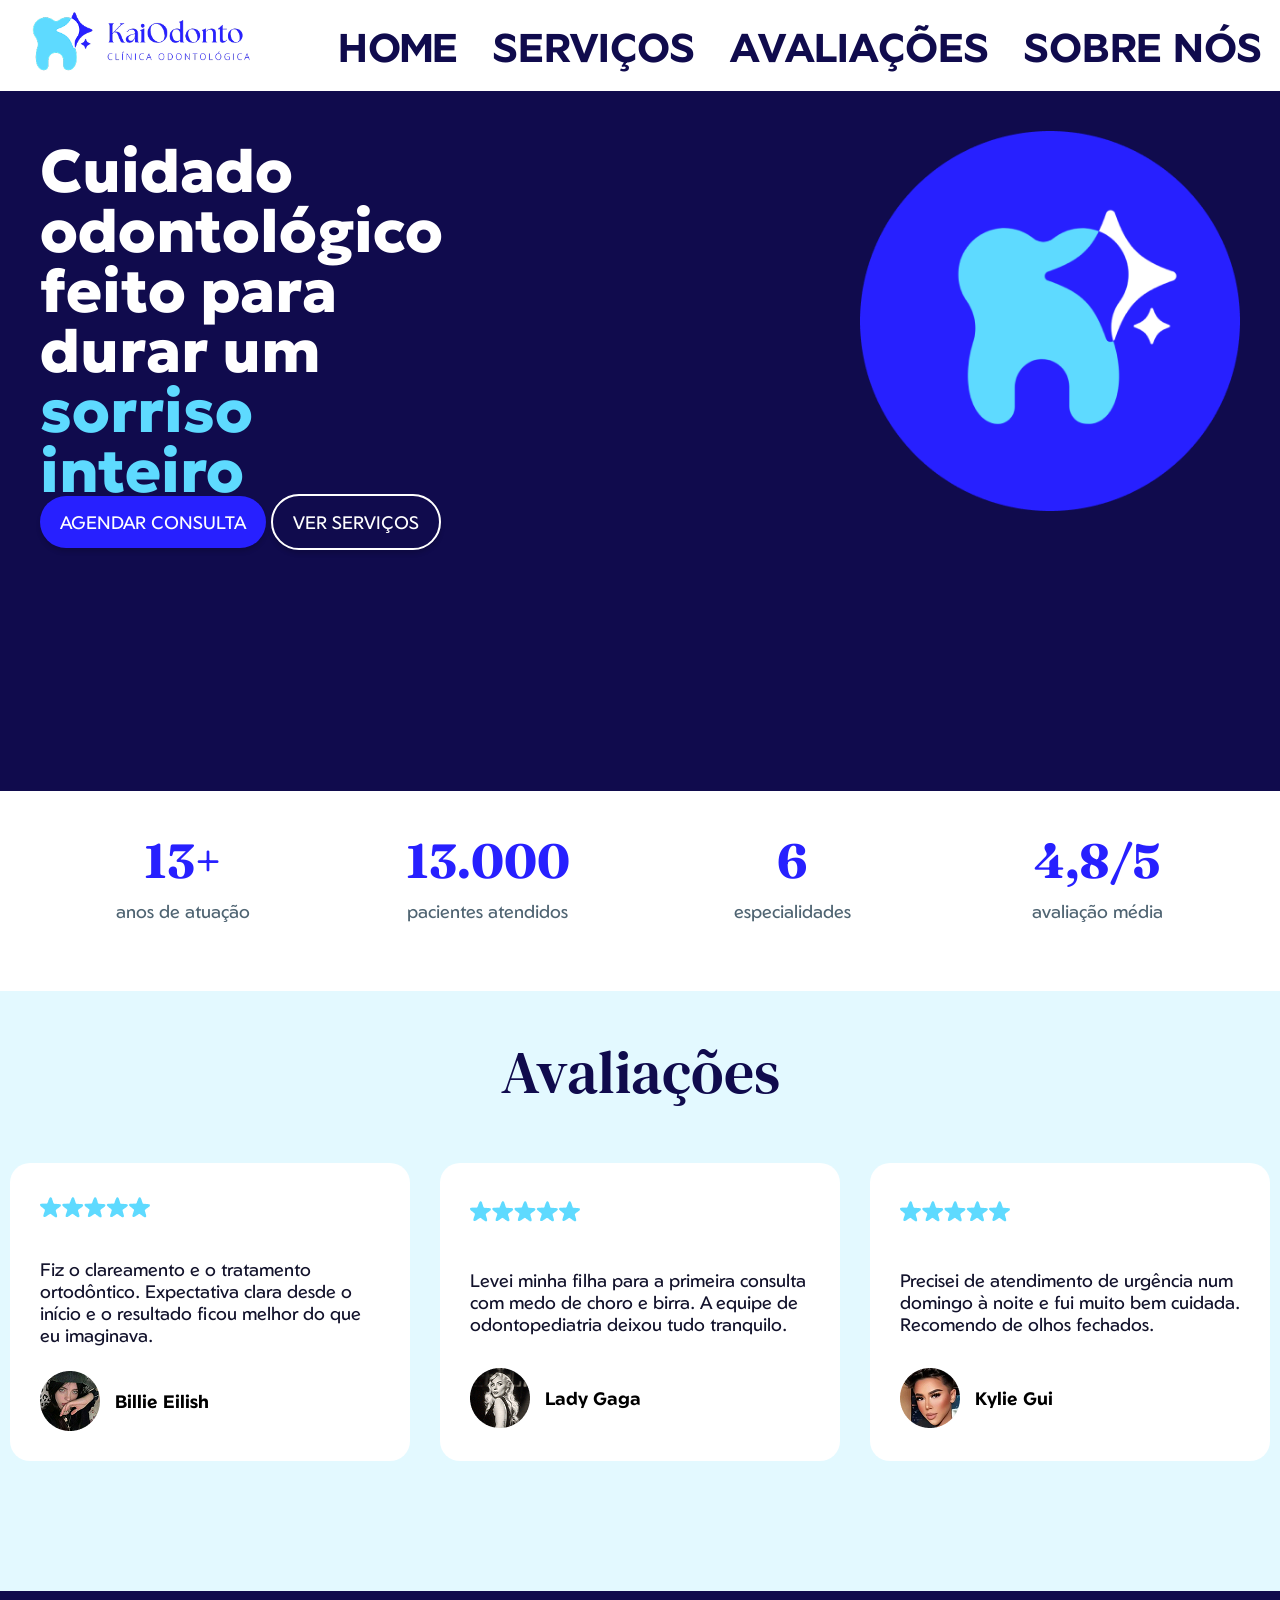
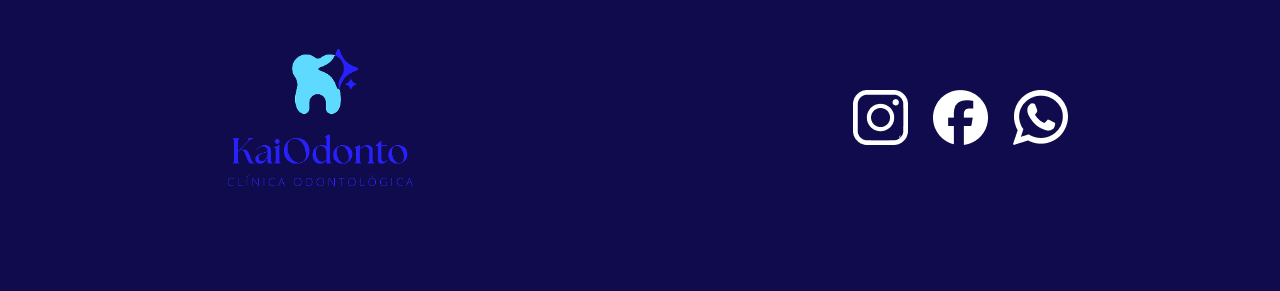
==== index.html @ 25fa9652 "inicio" ====
<!DOCTYPE html>
<html lang="pt-br">
<head>
    <meta charset="UTF-8">
    <title>KaiOdonto - A melhor Clínica Odontológica da Bahia</title>
    <link rel="stylesheet" href="estilo.css">
    <link rel="preconnect" href="https://fonts.googleapis.com">
    <link rel="preconnect" href="https://fonts.gstatic.com" crossorigin>
    <link href="https://fonts.googleapis.com/css2?family=DM+Serif+Text:ital@0;1&family=Fraunces:ital,opsz,wght@0,9..144,100..900;1,9..144,100..900&family=Geologica:wght,CRSV@100..900,0&family=Geom:ital,wght@0,300..900;1,300..900&family=Zalando+Sans+SemiExpanded:ital,wght@0,200..900;1,200..900&display=swap" rel="stylesheet">
</head>
<body>
    <header id="topo">
        <div class="container grid-topo">
            <h1><a href="index.html"><img src="imagens/logo1.png" alt="Logo" id="logo1"></a></h1>
            <nav id="menu-topo">
                <ul>
                    <li><a href="index.html">HOME</a></li>
                    <li><a href="servicos.html">SERVIÇOS</a></li>
                    <li><a href="index.html#avaliacoes">AVALIAÇÕES</a></li>
                    <li><a href="sobre.html">SOBRE NÓS</a></li>
                </ul>
            </nav>
        </div>
    </header>


    <main id="conteudo">
        <section id="chamado">
            <div class="container grid-chamado">
                <h2>Cuidado odontológico feito para durar um <span id="txt-azul">sorriso inteiro</span></h2>
                <img src="imagens/circulo.png" alt="Círculo com a Logo" id="circulo">
            <div class="botoes">
                <a href="" class="bt-azul-f">AGENDAR CONSULTA</a>
                <a href="servicos.html" class="bt-branco-t">VER SERVIÇOS</a>
            </div>
            </div>
        </section>

        <section id="info">
            <div class="container">
                <article class="infos">
                <h3>13+</h3>
                <h4>anos de atuação</h4>
                </article>
                <article class="infos">
                <h3>13.000</h3>
                <h4>pacientes atendidos</h4>
                </article>
                <article class="infos">
                <h3>6</h3>
                <h4>especialidades</h4>
                </article>
                <article class="infos">
                <h3>4,8/5</h3>
                <h4>avaliação média</h4>
                </article>
            </div>
        </section>

        <section id="avaliacoes">
            <div class="container">
                <h3>Avaliações</h3>
                <article class="avaliacoes">
                    <img src="imagens/5-estrelas.png" alt="Avaliação 5 Estrelas">
                    <p>Fiz o clareamento e o tratamento ortodôntico. Expectativa clara desde o início e o resultado ficou melhor do que eu imaginava.</p>
                    <div class="cliente-info">
                        <img src="imagens/cliente1.png" alt="">
                        <h5>Billie Eilish</h5>
                    </div>
                </article>
                <article class="avaliacoes">
                    <img src="imagens/5-estrelas.png" alt="Avaliação 5 Estrelas">
                    <p>Levei minha filha para a primeira consulta com medo de choro e birra. A equipe de odontopediatria deixou tudo tranquilo.</p>
                    <div class="cliente-info">
                        <img src="imagens/cliente2.png" alt="">
                        <h5>Lady Gaga</h5>
                    </div>
                </article>
                <article class="avaliacoes">
                    <img src="imagens/5-estrelas.png" alt="Avaliação 5 Estrelas">
                    <p>Precisei de atendimento de urgência num domingo à noite e fui muito bem cuidada. Recomendo de olhos fechados.</p>
                    <div class="cliente-info">
                        <img src="imagens/cliente3.png" alt="">
                        <h5>Kylie Gui</h5>
                    </div>
                </article>
            </div>
        </section>
    </main>

    <footer id="rodape">
        <div class="container">
            <h1><a href="index.html"><img src="imagens/logo2.png" alt="Logo"></a></h1>
            <div id="redes">
                <a href=""><img src="imagens/insta.png" alt="Instagram da Clínica" id="insta"></a>
                <a href=""><img src="imagens/face.png" alt="Facebook da Clínica" id="face"></a>
                <a href=""><img src="imagens/zap.png" alt="Whatsapp da Clínica" id="zap"></a>
            </div>
        </div>
    </footer>
</body>
</html>
---- estilo.css ----
*{
    margin:0;
    padding:0;
    box-sizing: border-box;
}

:root{
    --azul-profundo: #100b4d;
    --azul-medio: #1b14b8;
    --azul-forte: #2720ff;
    --azul-claro: #5edaff;
    --azul-bebe: #e3f9ff;
    --clarinho: #ecebff;
    --tinta: #12122b;
    --cinza: #4f6472;
    --branco: #ffffff;

    --dm-serif: "DM Serif Text", serif;
    --geologica: "Geologica", sans-serif;
    --zalando: "Zalando Sans SemiExpanded", sans-serif;
    --fraunces: "Fraunces", serif;
    --geom: "Geom", sans-serif;
}

body{
    font-family: var(--geom);
    font-size: 18px;
    color: var(--tinta);
}

.container{
    max-width:1440px;
    margin:0 auto;
}

#topo{
    background-color: var(--branco);
}
.grid-topo{
    display: grid;
    grid-template-columns: 1fr 1fr 2fr;
    align-items: center;
}
#logo1{
    width:300px;
}
#menu-topo{
    grid-column:2/4;
}
#menu-topo > ul{
    display:flex;
    list-style:none;
    justify-content: space-around;
    align-items: center;
}
#menu-topo a{
    font-size:40px;
    font-weight: 700;
    font-family: var(--geom);
    color: var(--azul-profundo);
    text-decoration:none;
    padding-bottom:5px;
}
#menu-topo a:hover{
    color:var(--azul-medio);
    border-bottom: 2px solid var(--azul-medio);
}

#chamado{
    min-height:700px;
    padding: 40px;
    background-color: var(--azul-profundo);
    justify-content: center;
}
.grid-chamado{
    display:grid;
    grid-template-columns: 1fr 1fr;
    align-items:center;
    justify-content:center;
}
#chamado h2{
    font-family: var(--geologica);
    font-size: 60px;
    font-weight: 800;
    color:var(--branco);
    line-height: 100%;
}
#txt-azul{
    color:var(--azul-claro);
}
#circulo{
    width:380px;
    grid-column: 3/4;
}

.botoes{
    gap: 25px;
}
.bt-azul-f{
    background-color: var(--azul-forte);
    color:var(--branco);
    height: 55px;
    max-width: 200px;
    text-align: center;
    font-size:18px;
    border-radius:30px;
    box-shadow: 0px 4px 4px #00000025;
    text-decoration: none;
    padding:15px 20px;
}
.bt-azul-f:hover{
        background-color: var(--azul-claro);
        color: var(--tinta);
    }
.bt-branco-t{
    border: 2px solid var(--branco);
    color:var(--branco);
    height: 55px;
    max-width: 200px;
    text-align: center;
    font-size:18px;
    border-radius:30px;
    box-shadow: 0px 4px 4px #00000025;
    text-decoration: none;
    padding:15px 20px;
}
.bt-branco-t:hover{
        background-color: var(--branco);
        color: var(--tinta);
    }
.bt-azul-m{
    background-color: var(--azul-medio);
    color:var(--branco);
    height: 55px;
    max-width: 200px;
    text-align: center;
    font-size:18px;
    border-radius:30px;
    box-shadow: 0px 4px 4px #00000025;
    text-decoration: none;
    padding:15px 20px;
}
.bt-azul-m:hover{
        background-color: var(--clarinho);
        color: var(--tinta);
    }
.bt-azul-t{
    border: 2px solid var(--azul-medio);
    color: var(--azul-medio);
    height: 55px;
    max-width: 200px;
    text-align: center;
    font-size:18px;
    border-radius:30px;
    box-shadow: 0px 4px 4px #00000025;
    text-decoration: none;
    padding:15px 20px;
}
.bt-azul-t:hover{
        background-color: var(--azul-medio);
        color: var(--branco);
    }

#info{
    min-height: 200px;
    background-color: var(--branco);
    padding: 20px 10px;
}
#info .container{
    display:grid;
    grid-template-columns: repeat(4,1fr);
    margin:20px;
}
.infos{
    display:flex;
    flex-direction: column;
    justify-content:space-around;
    align-items: center;
}
.infos h3{
    font-family: var(--fraunces);
    font-size: 48px;
    font-weight: 700;
    color:var(--azul-forte);
}
.infos h4{
    font-size:18px;
    font-weight: 400;
    color:var(--cinza);
    margin:10px;
}

#especialidades{
    min-height:1000px;
    background-color: var(--clarinho);
    padding:20px 10px;
}
#especialidades .container{
    display:grid;
    grid-template-columns: repeat(3,1fr);
    gap:30px;
}
#especialidades h3{
    font-family:var(--dm-serif);
    font-size: 60px;
    font-weight: 400;
    color: var(--azul-profundo);
    text-align:center;
    margin:20px 0;
    grid-column:1/4;
}
.especialidades{
    display:grid;
    grid-template-columns: 1fr;
    grid-template-rows: 80px 130px auto;
    justify-items: center;
    align-items: center;
    gap:10px;
    background-color: var(--branco);
    border-radius:20px;
    padding:25px;
}
.especialidades h4{
    display:flex;
    justify-content:center;
    align-items:center;
    width:105%;
    height:80px;
    font-family: var(--zalando);
    font-size:40px;
    font-weight: 500;
    color:var(--branco);
    background-color: var(--azul-forte);
    border-radius:20px;
}
.especialidades p{
    text-align:center;
    color:var(--tinta);
}

#avaliacoes{
    min-height:600px;
    background-color: var(--azul-bebe);
    padding:20px 10px;
}
#avaliacoes .container{
    display:grid;
    grid-template-columns: repeat(3,1fr);
    gap:30px;
}
#avaliacoes h3{
    font-family:var(--dm-serif);
    font-size: 60px;
    font-weight: 400;
    color: var(--azul-profundo);
    text-align:center;
    margin:20px 0;
    grid-column:1/4;
}
.avaliacoes{
    display:grid;
    grid-template-columns: 1fr;
    grid-template-rows: auto;
    justify-items: left;
    align-items: center;
    gap:10px;
    background-color: var(--branco);
    border-radius:20px;
    padding:30px;
}
.estrelas{
    width:150px;
    padding: 0px;
}
.avaliacoes p{
    color:var(--tinta);
    text-align:left;
}
.foto-cliente{
    width:70px;
    height:70px;
}
.avaliacoes h5{
    font-size:18px;
    font-weight: 700;
    color: black;
}
.cliente-info {
    display: flex;
    align-items: center;
    gap: 15px;
    margin-top: 15px;
}

#sobre{
    min-height:600px;
    background-color:var(--branco);
    padding:40px 10px;
}
#sobre .container{
    width: 100%;
    display:grid;
    grid-template-columns: 1fr 1fr;
    align-items: center;
    justify-items: center;
    gap:40px;
}
.conteudo-sobre{
    display:flex;
    flex-direction:column;
    gap:20px;
}
#sobre h3{
    font-family:var(--dm-serif);
    font-size: 60px;
    font-weight: 400;
    color: var(--azul-profundo);
    margin:0;
}
#sobre p{
    font-size:18px;
    color:var(--cinza);
    line-height:150%;
    width:100%;
}
#sobre h5{
    font-size:18px;
    font-weight: 700;
    color:var(--tinta);
}
#sobre img{
    width:100%;
    max-width:550px;
    height:auto;
    margin-top: 50px;
}

#clinica{
    min-height:540px;
    background-color:var(--clarinho);
    padding:40px 10px;
}
#clinica .container{
    display:grid;
    grid-template-columns: 1fr 1fr;
    align-items: center;
    justify-items: center;
    gap:40px;
}
#clinica h3{
    font-family:var(--dm-serif);
    font-size: 60px;
    font-weight: 400;
    color: var(--azul-forte);
    margin:0;
}
#clinica p{
    font-size:18px;
    color:var(--cinza);
    line-height:150%;
    width:100%;
}
#clinica img{
    width:100%;
    max-width:550px;
    height:auto;
    margin-top: 20px;
}

#rodape{
    background-color: var(--azul-profundo);
    min-height: 300px;
}
#rodape .container{
    display:grid;
    grid-template-columns: 1fr 1fr;
    align-items: center;
    justify-items: center;
    height:250px;
}
#rodape h1 img{
    width:260px;
}
#redes a{
    display:inline;
    margin: 10px;
}
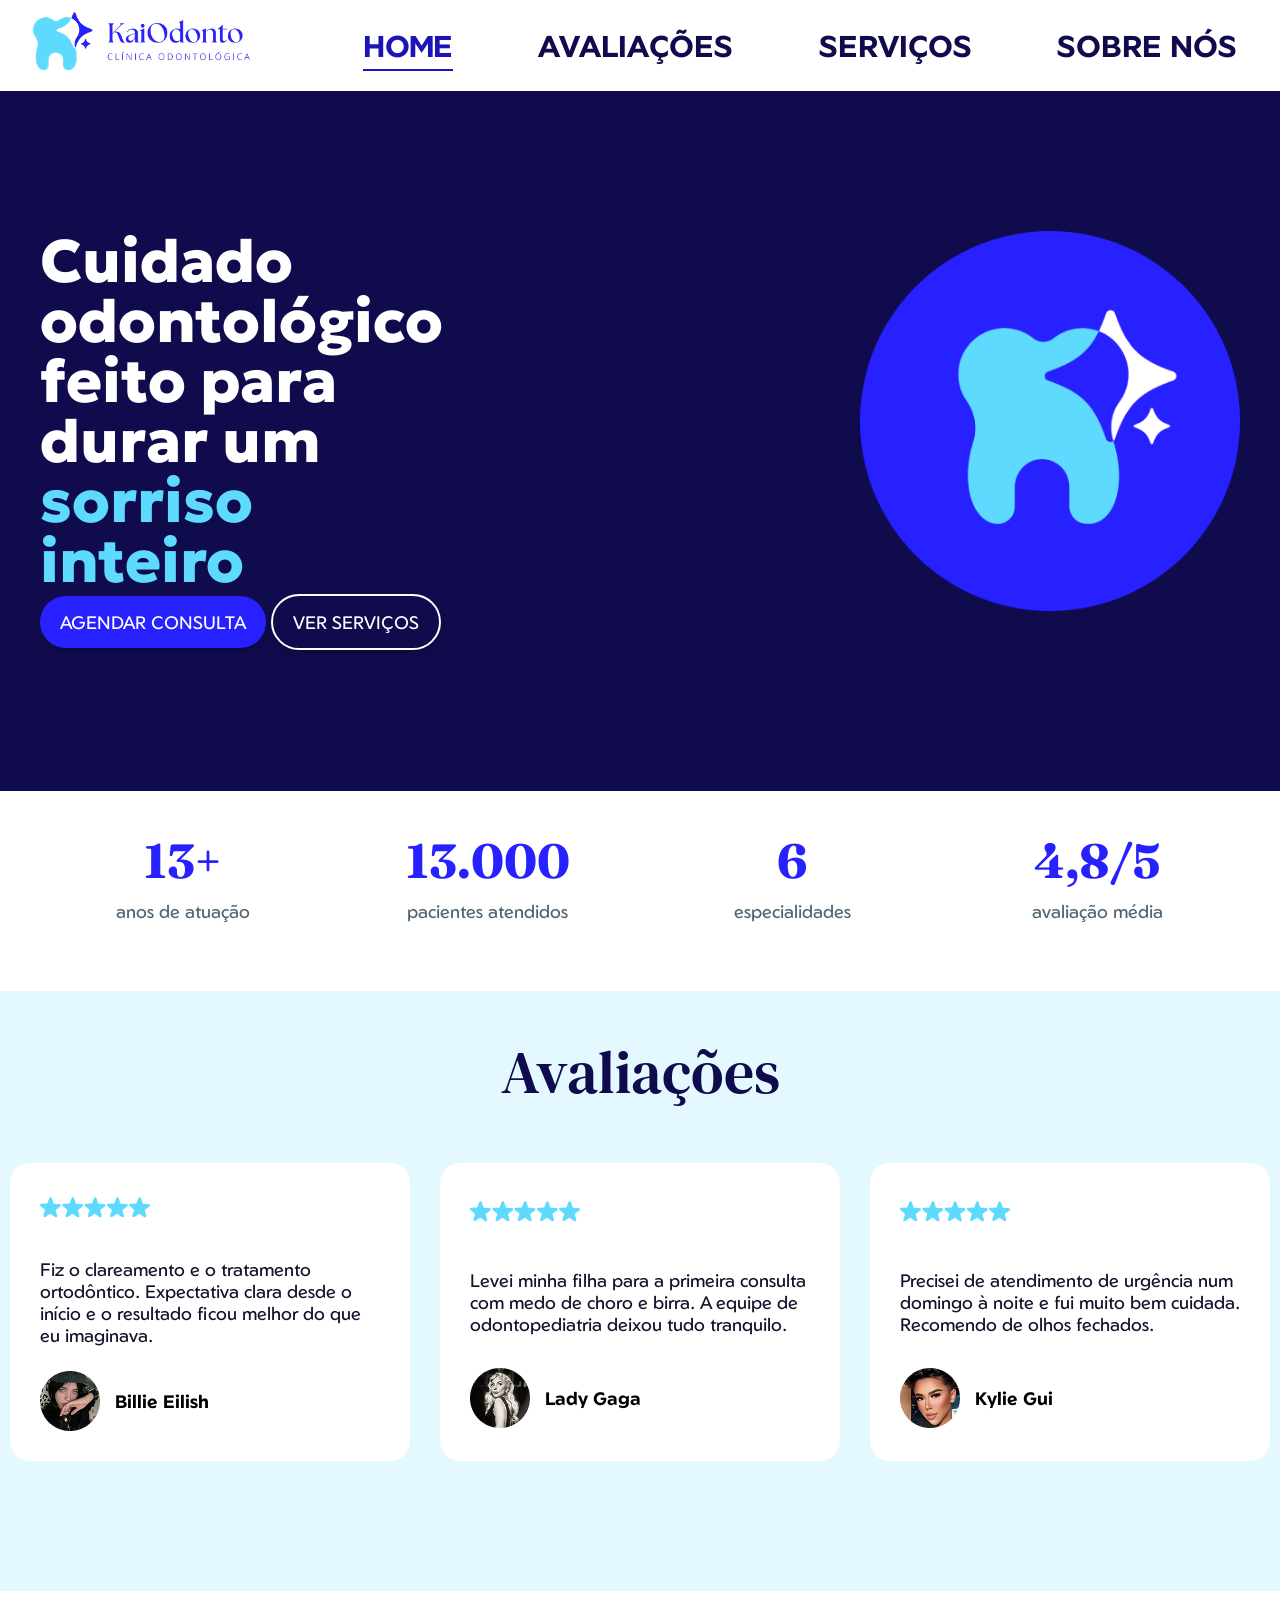
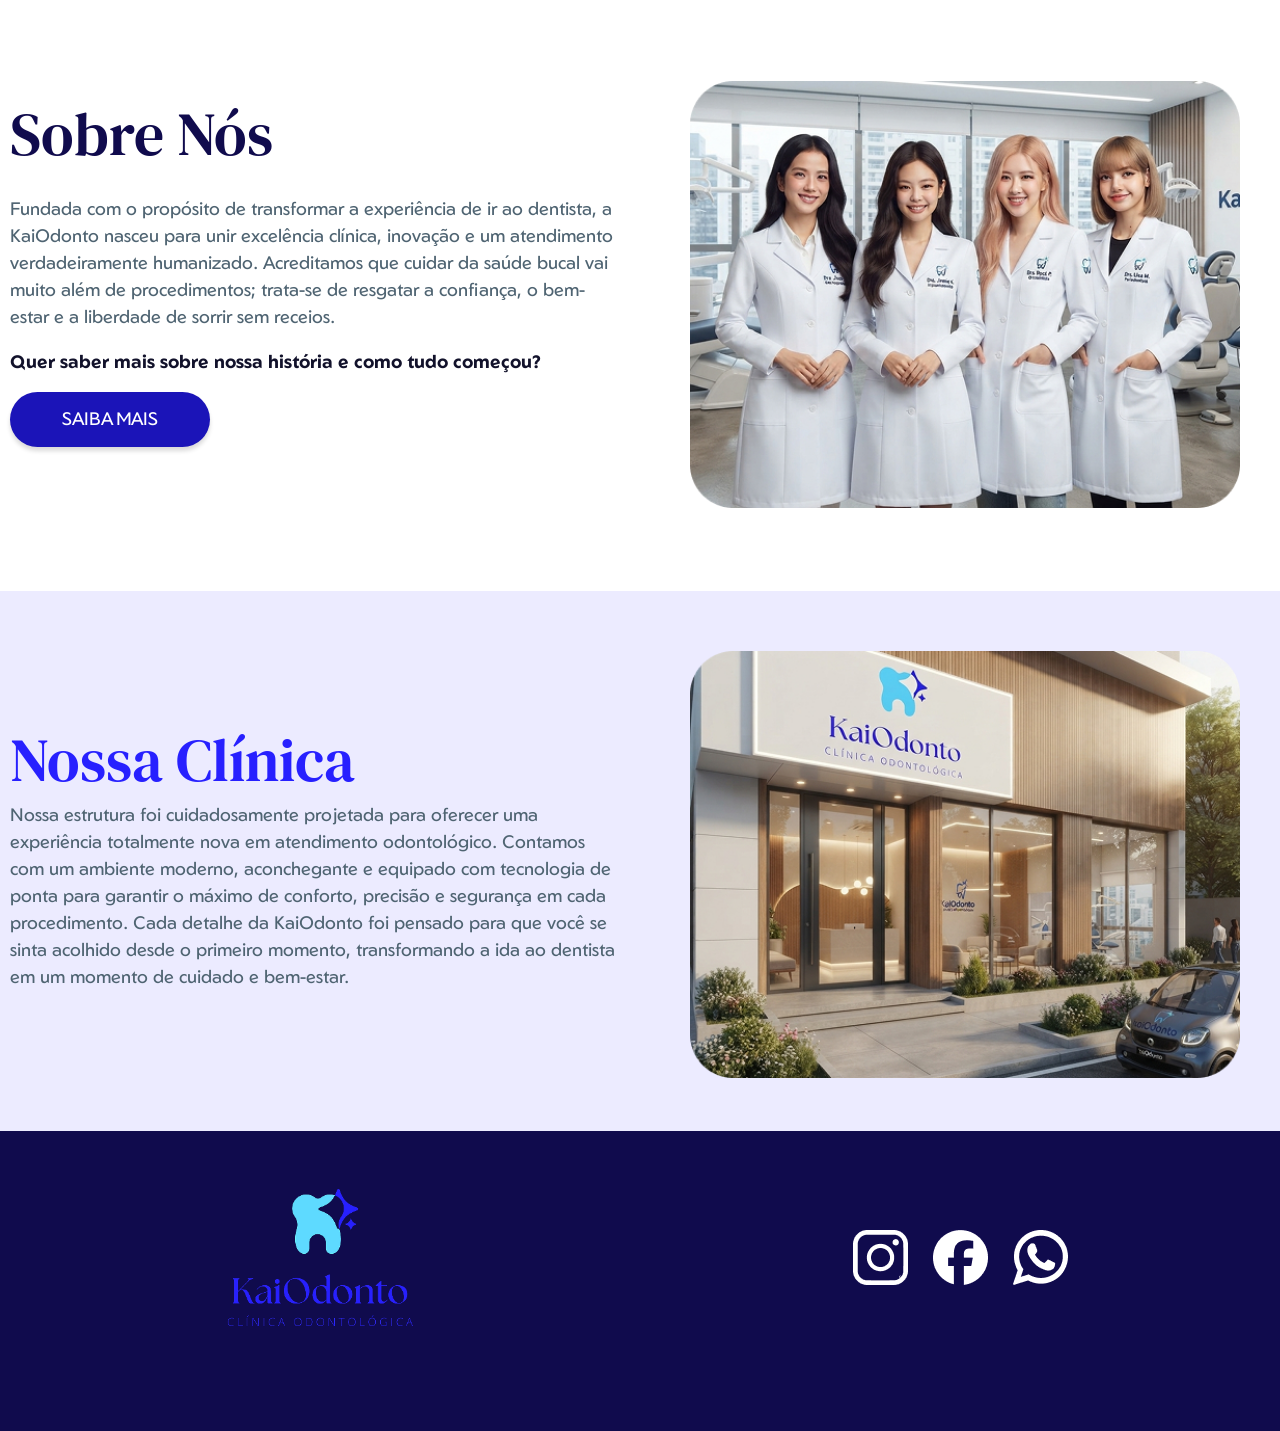
==== commit 53fa883d: "Atualizado" ====
--- a/index.html
+++ b/index.html
@@ -1,28 +1,31 @@
 <!DOCTYPE html>
 <html lang="pt-br">
 <head>
+
     <meta charset="UTF-8">
     <title>KaiOdonto - A melhor Clínica Odontológica da Bahia</title>
     <link rel="stylesheet" href="estilo.css">
     <link rel="preconnect" href="https://fonts.googleapis.com">
     <link rel="preconnect" href="https://fonts.gstatic.com" crossorigin>
     <link href="https://fonts.googleapis.com/css2?family=DM+Serif+Text:ital@0;1&family=Fraunces:ital,opsz,wght@0,9..144,100..900;1,9..144,100..900&family=Geologica:wght,CRSV@100..900,0&family=Geom:ital,wght@0,300..900;1,300..900&family=Zalando+Sans+SemiExpanded:ital,wght@0,200..900;1,200..900&display=swap" rel="stylesheet">
+    <link rel="icon" type="image/png" href="imagens/icon.png">
+    
 </head>
 <body>
+
     <header id="topo">
         <div class="container grid-topo">
             <h1><a href="index.html"><img src="imagens/logo1.png" alt="Logo" id="logo1"></a></h1>
             <nav id="menu-topo">
                 <ul>
-                    <li><a href="index.html">HOME</a></li>
+                    <li><a href="index.html" class="atual">HOME</a></li>
+                    <li><a href="index.html#avaliacoes">AVALIAÇÕES</a></li>
                     <li><a href="servicos.html">SERVIÇOS</a></li>
-                    <li><a href="index.html#avaliacoes">AVALIAÇÕES</a></li>
                     <li><a href="sobre.html">SOBRE NÓS</a></li>
                 </ul>
             </nav>
         </div>
     </header>
-
 
     <main id="conteudo">
         <section id="chamado">
@@ -86,6 +89,28 @@
                 </article>
             </div>
         </section>
+
+        <section id="sobre">
+            <div class="container">
+                <div class="conteudo-sobre">
+                    <h3>Sobre Nós</h3>
+                    <p>Fundada com o propósito de transformar a experiência de ir ao dentista, a KaiOdonto nasceu para unir excelência clínica, inovação e um atendimento verdadeiramente humanizado. Acreditamos que cuidar da saúde bucal vai muito além de procedimentos; trata-se de resgatar a confiança, o bem-estar e a liberdade de sorrir sem receios.</p>
+                    <h5>Quer saber mais sobre nossa história e como tudo começou?</h5>
+                    <a href="sobre.html" class="bt-azul-m">SAIBA MAIS</a>
+                </div>
+                <img src="imagens/equipe.png" alt="Equipe da Clínica">
+            </div>
+        </section>
+
+        <section id="clinica">
+            <div class="container">
+                <div class="conteudo-clinica">
+                    <h3>Nossa Clínica</h3>
+                    <p>Nossa estrutura foi cuidadosamente projetada para oferecer uma experiência totalmente nova em atendimento odontológico. Contamos com um ambiente moderno, aconchegante e equipado com tecnologia de ponta para garantir o máximo de conforto, precisão e segurança em cada procedimento. Cada detalhe da KaiOdonto foi pensado para que você se sinta acolhido desde o primeiro momento, transformando a ida ao dentista em um momento de cuidado e bem-estar.</p>
+                </div>
+                <img src="imagens/clinica.png" alt="Frente da Clínica">
+            </div>
+        </section>
     </main>
 
     <footer id="rodape">
@@ -98,5 +123,6 @@
             </div>
         </div>
     </footer>
+    
 </body>
 </html>
--- a/estilo.css
+++ b/estilo.css
@@ -54,7 +54,7 @@
     align-items: center;
 }
 #menu-topo a{
-    font-size:40px;
+    font-size: 30px;
     font-weight: 700;
     font-family: var(--geom);
     color: var(--azul-profundo);
@@ -65,6 +65,10 @@
     color:var(--azul-medio);
     border-bottom: 2px solid var(--azul-medio);
 }
+#menu-topo .atual{
+    color:var(--azul-medio);
+     border-bottom: 2px solid var(--azul-medio);
+}
 
 #chamado{
     min-height:700px;
@@ -75,8 +79,7 @@
 .grid-chamado{
     display:grid;
     grid-template-columns: 1fr 1fr;
-    align-items:center;
-    justify-content:center;
+    margin-top: 100px;
 }
 #chamado h2{
     font-family: var(--geologica);
@@ -174,7 +177,7 @@
 .infos{
     display:flex;
     flex-direction: column;
-    justify-content:space-around;
+    justify-content:space-between;
     align-items: center;
 }
 .infos h3{
@@ -355,7 +358,6 @@
     margin:0;
 }
 #clinica p{
-    font-size:18px;
     color:var(--cinza);
     line-height:150%;
     width:100%;
@@ -367,6 +369,38 @@
     margin-top: 20px;
 }
 
+#historia{
+    background-color: var(--clarinho);
+    padding: 40px 10px;
+    min-height: 650px;
+}
+.interno h3{
+    font-family: var(--dm-serif);
+    font-size: 60px;
+    font-weight: 400;
+    color: var(--azul-profundo);
+    margin: 0 0 20px;
+}
+.interno p{
+    font-size: 18px;
+    color: var(--cinza);
+    line-height: 150%;
+    margin: 30px;
+    text-align: justify;
+}
+.interno .esquerda{
+    width: 350px;
+    border-radius: 20px;
+    margin: 0px 30px 30px 30px;
+    float: left;
+}
+.interno .direita{
+    width: 350px;
+    border-radius: 20px;
+    margin: 30px;
+    float: right;
+}
+
 #rodape{
     background-color: var(--azul-profundo);
     min-height: 300px;
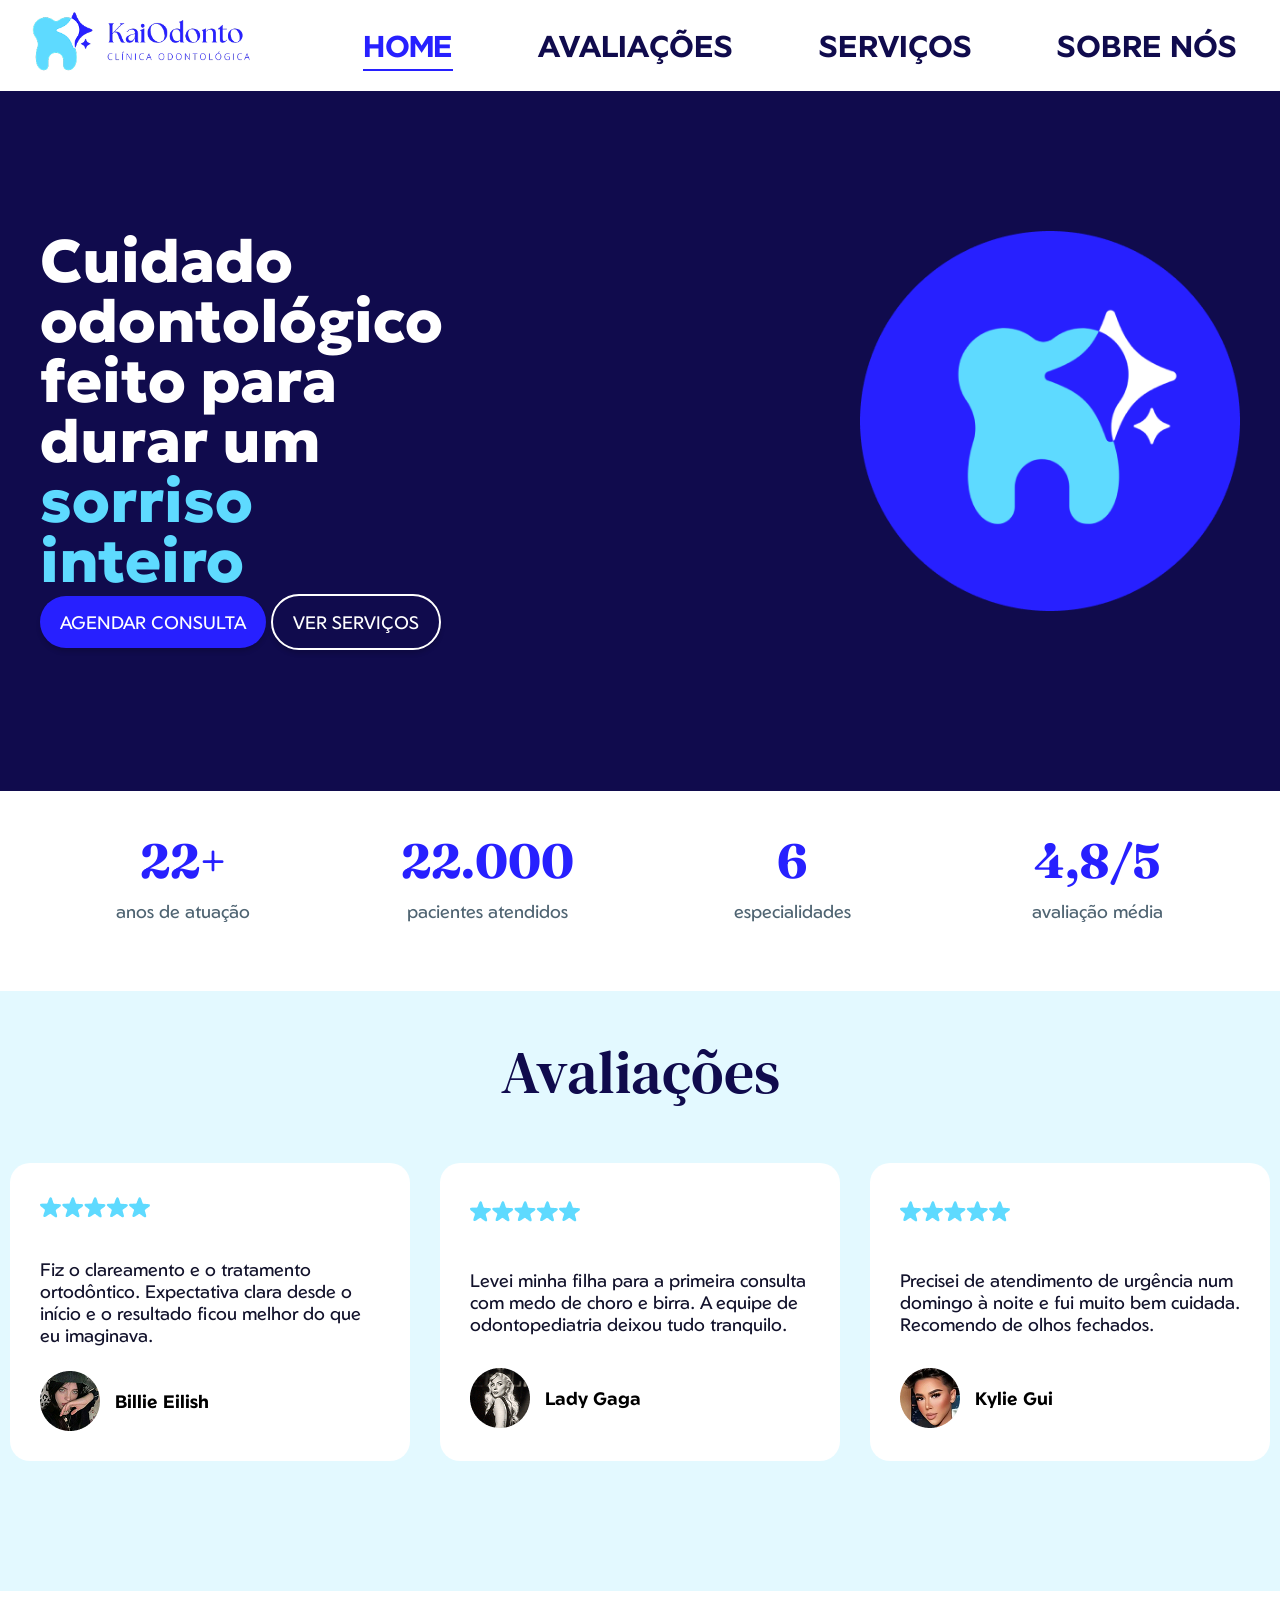
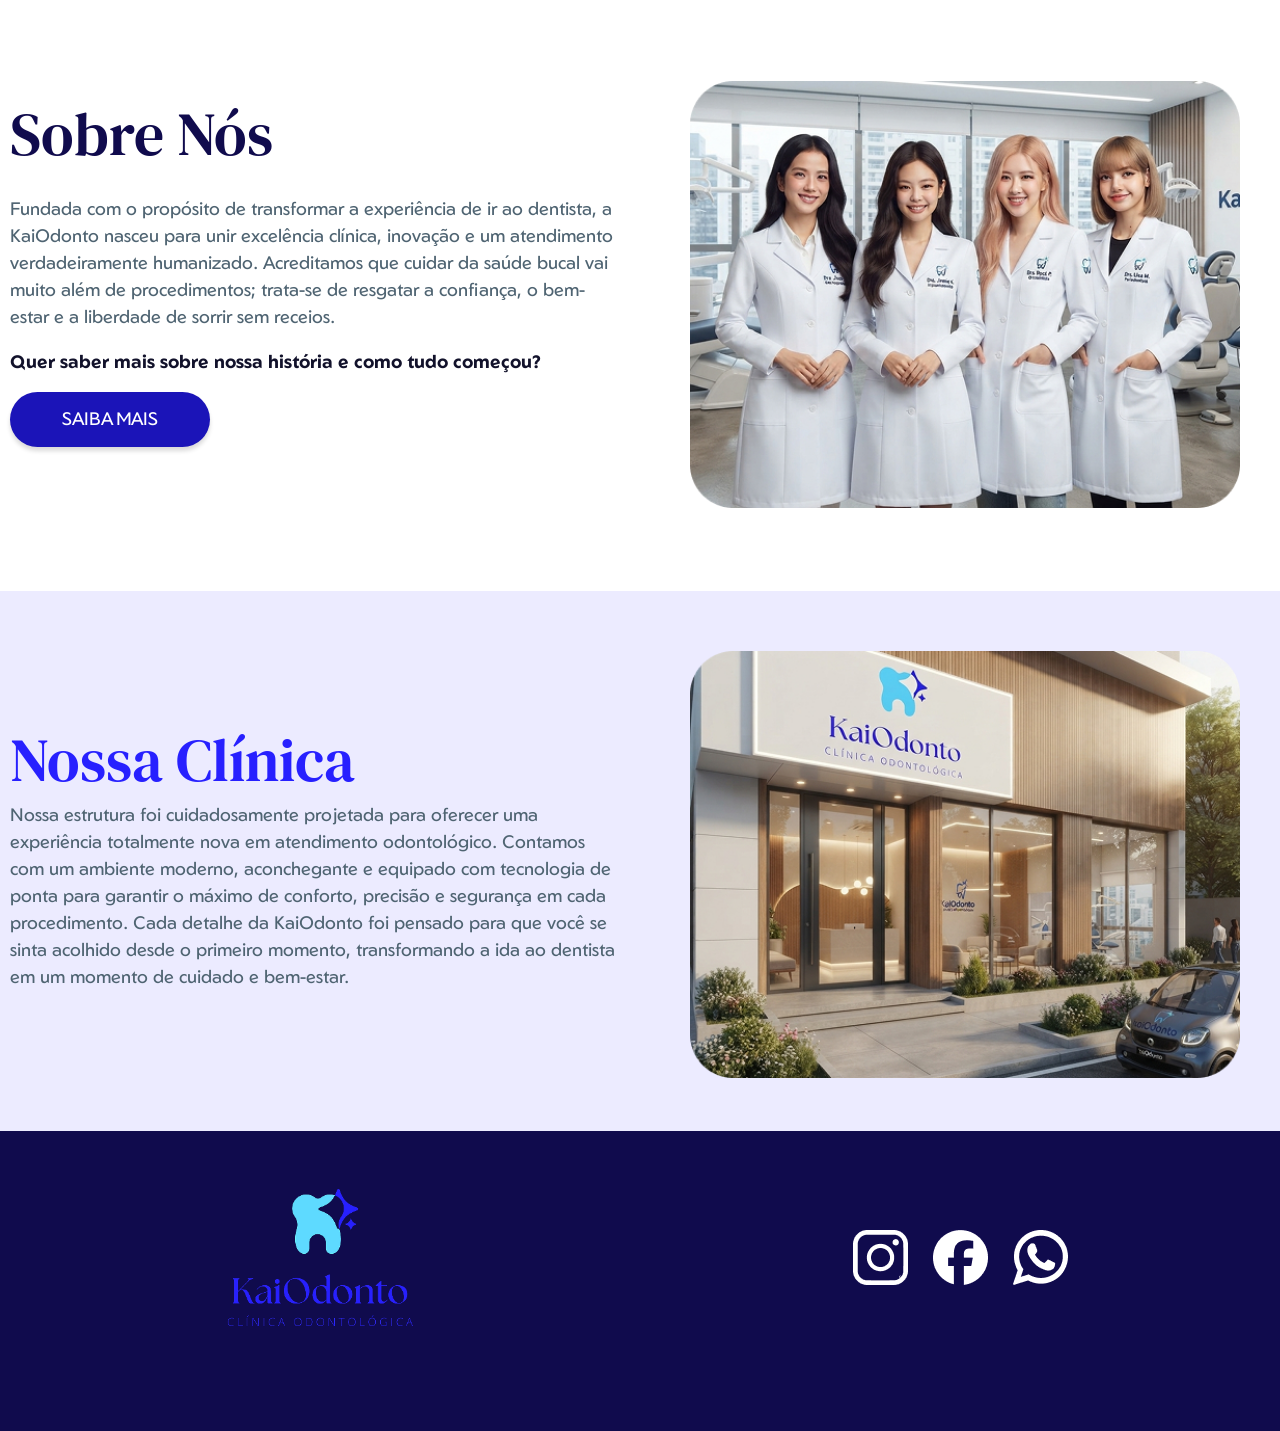
==== commit a68bb1af: "Atual" ====
--- a/index.html
+++ b/index.html
@@ -42,11 +42,11 @@
         <section id="info">
             <div class="container">
                 <article class="infos">
-                <h3>13+</h3>
+                <h3>22+</h3>
                 <h4>anos de atuação</h4>
                 </article>
                 <article class="infos">
-                <h3>13.000</h3>
+                <h3>22.000</h3>
                 <h4>pacientes atendidos</h4>
                 </article>
                 <article class="infos">
@@ -125,4 +125,4 @@
     </footer>
     
 </body>
-</html>+</html>
--- a/estilo.css
+++ b/estilo.css
@@ -66,8 +66,8 @@
     border-bottom: 2px solid var(--azul-medio);
 }
 #menu-topo .atual{
-    color:var(--azul-medio);
-     border-bottom: 2px solid var(--azul-medio);
+    color:var(--azul-forte);
+     border-bottom: 2px solid var(--azul-forte);
 }
 
 #chamado{
@@ -418,4 +418,4 @@
 #redes a{
     display:inline;
     margin: 10px;
-}+}
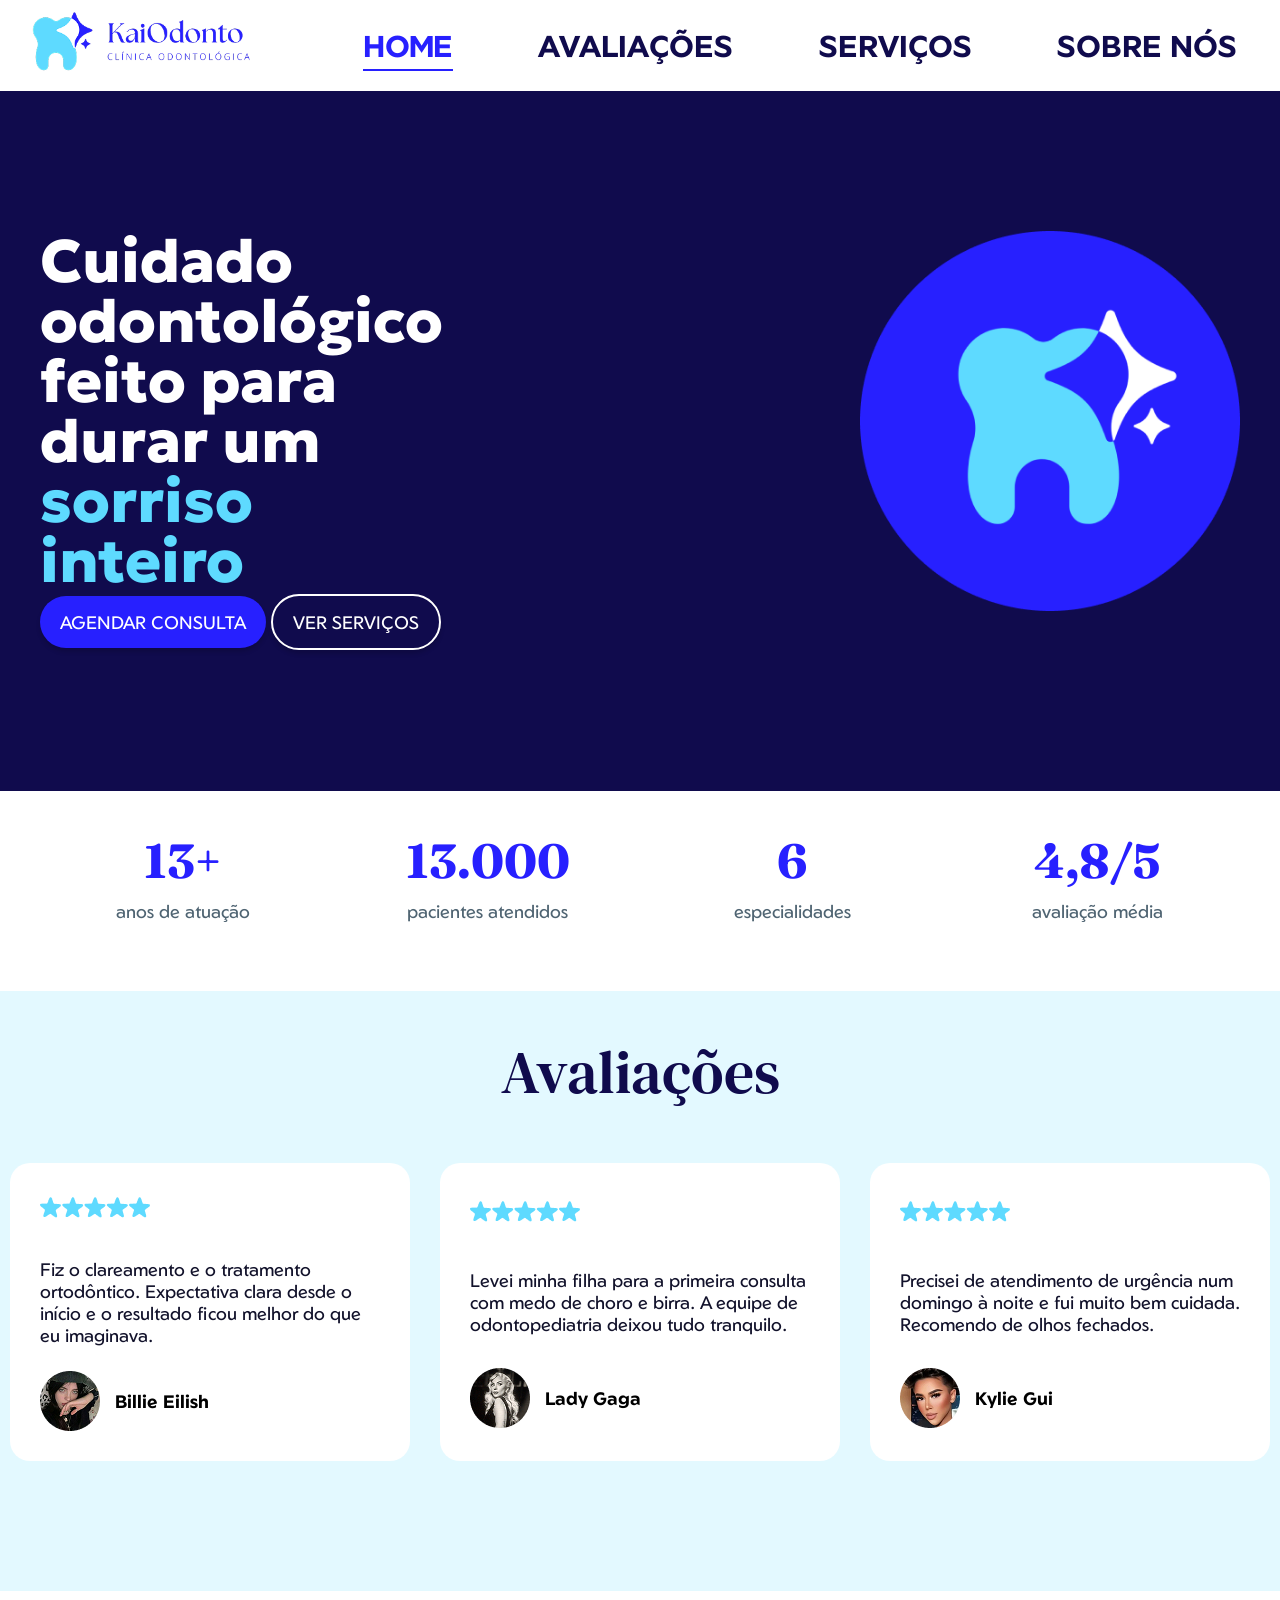
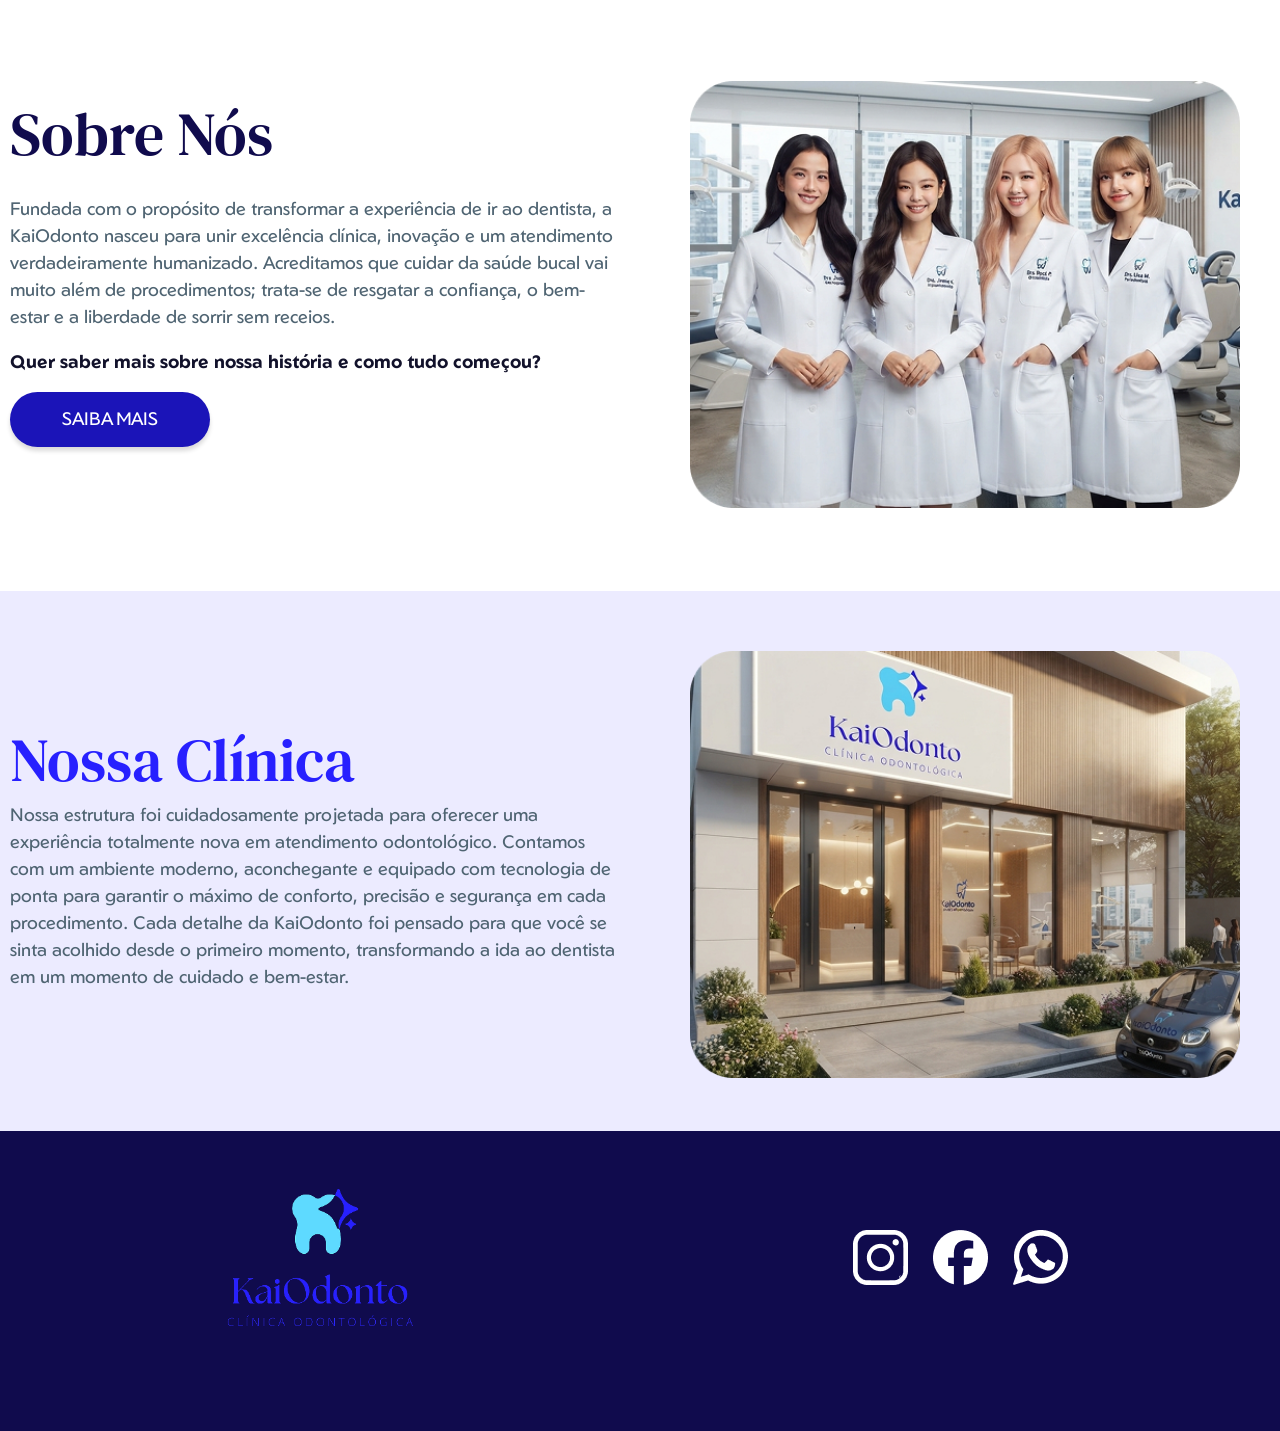
==== commit 1780b59f: "Atualizado" ====
--- a/index.html
+++ b/index.html
@@ -42,11 +42,11 @@
         <section id="info">
             <div class="container">
                 <article class="infos">
-                <h3>22+</h3>
+                <h3>13+</h3>
                 <h4>anos de atuação</h4>
                 </article>
                 <article class="infos">
-                <h3>22.000</h3>
+                <h3>13.000</h3>
                 <h4>pacientes atendidos</h4>
                 </article>
                 <article class="infos">
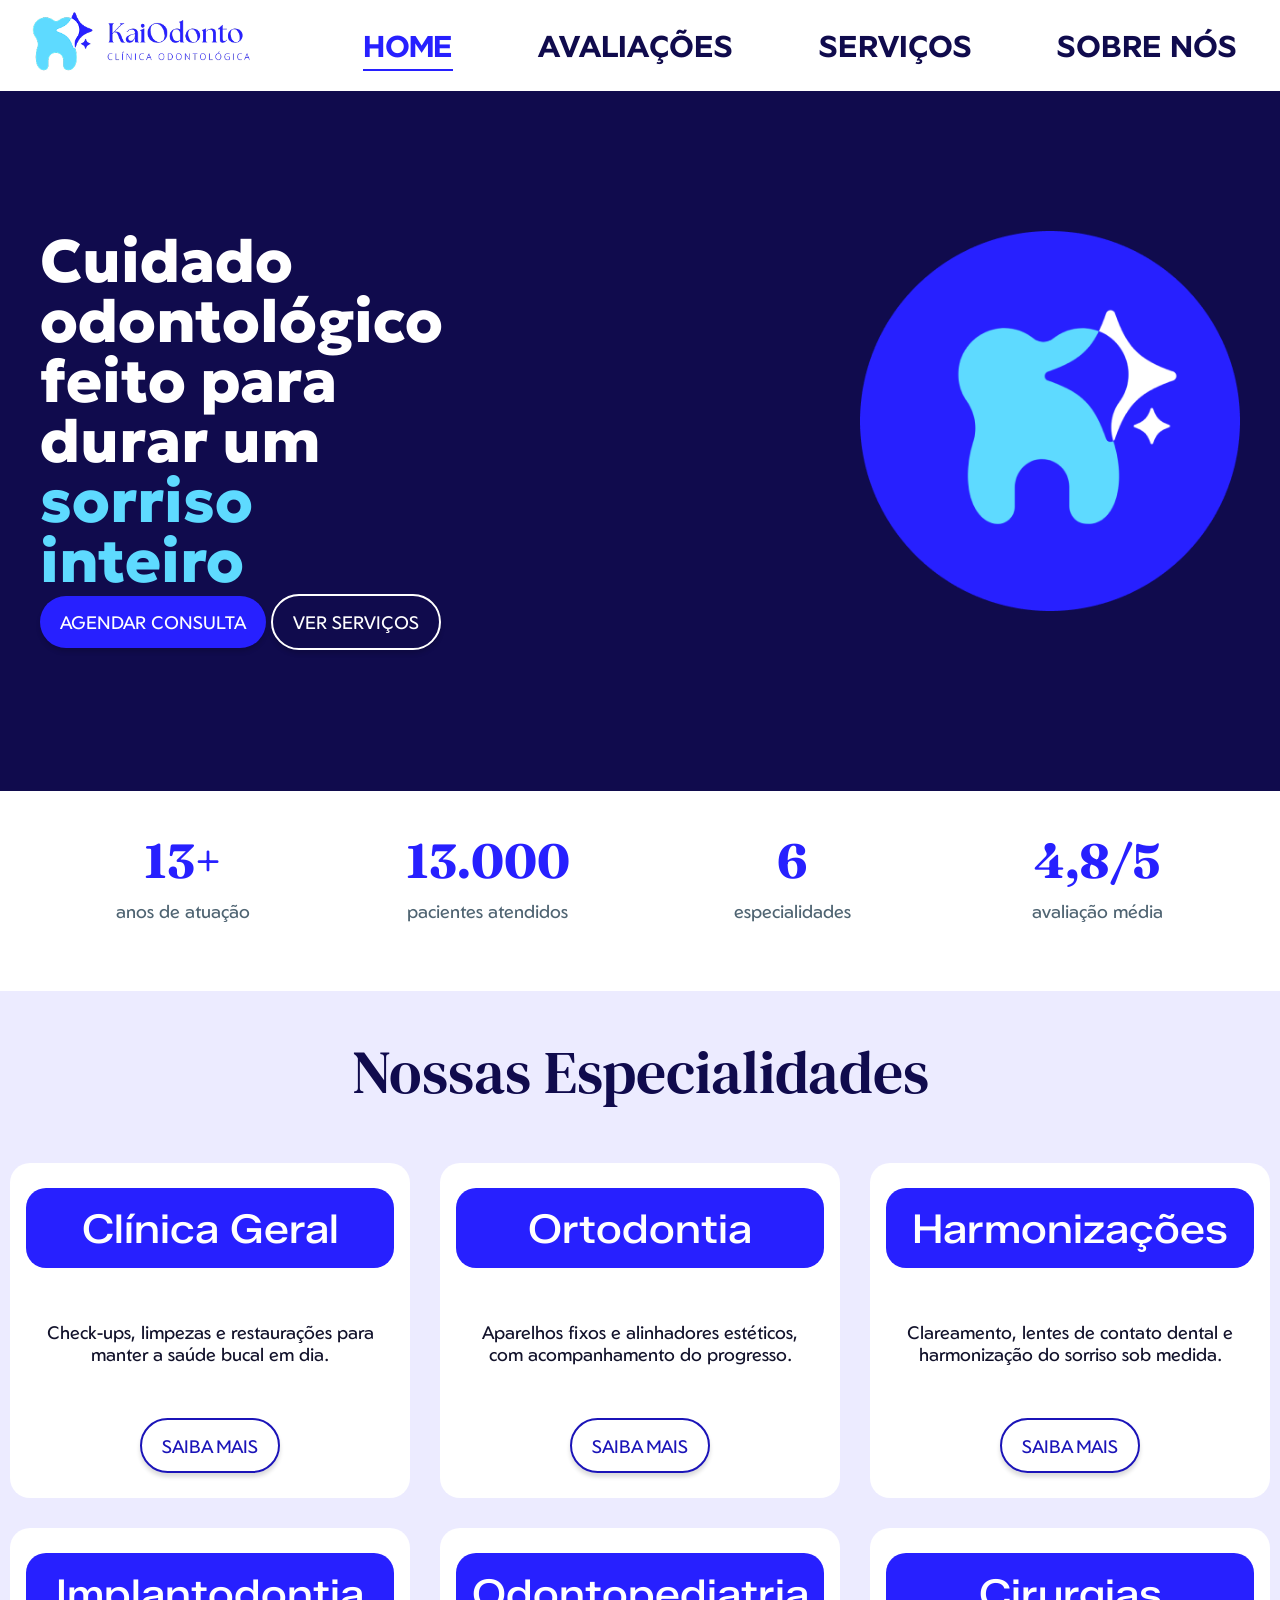
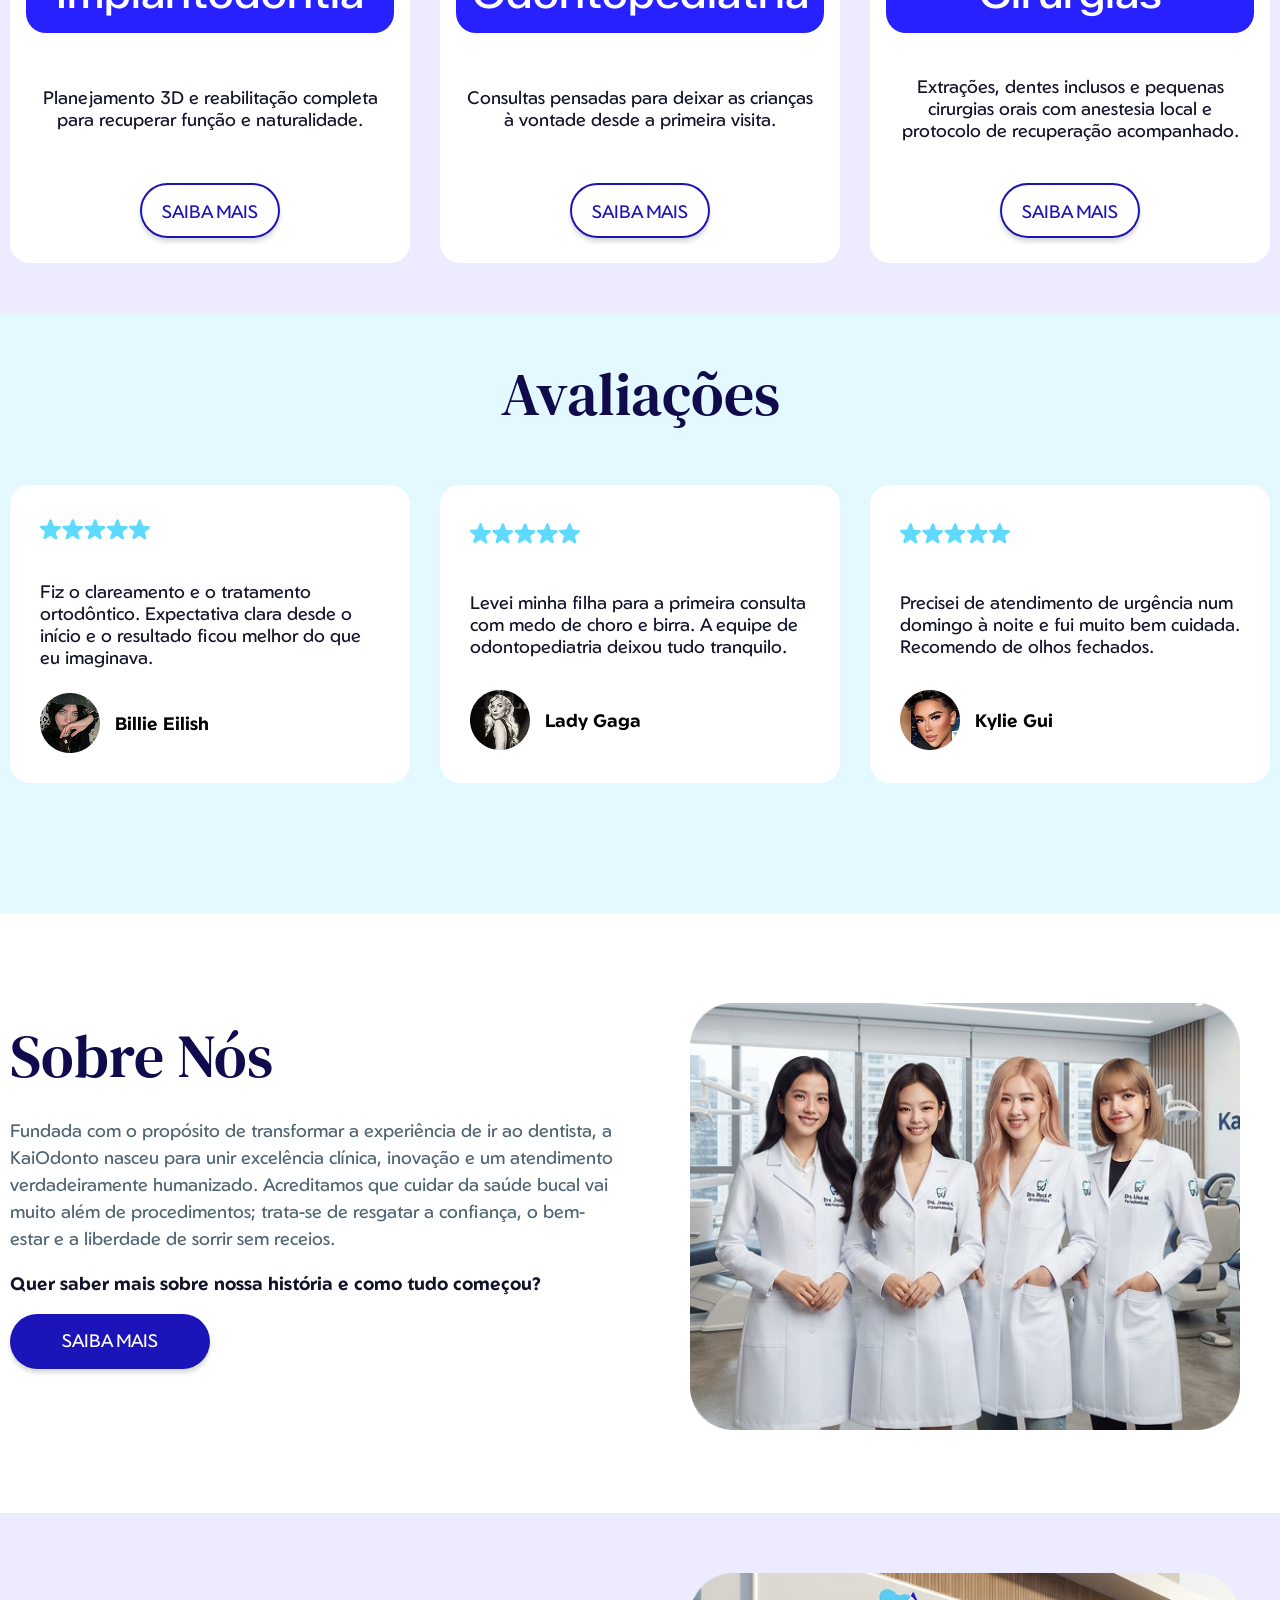
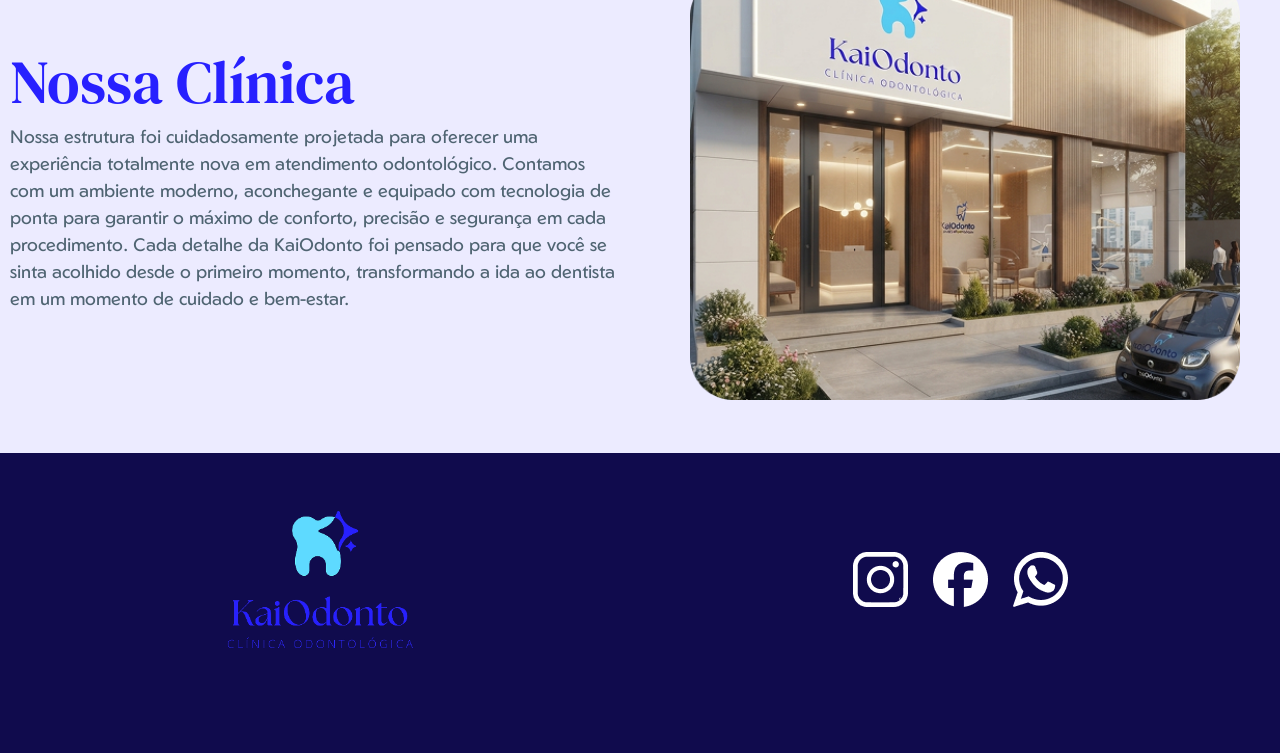
==== commit 6c9ef2b3: "Atualizado" ====
--- a/index.html
+++ b/index.html
@@ -56,6 +56,42 @@
                 <article class="infos">
                 <h3>4,8/5</h3>
                 <h4>avaliação média</h4>
+                </article>
+            </div>
+        </section>
+
+        <section id="especialidades">
+            <div class="container">
+                <h3>Nossas Especialidades</h3>
+                <article class="especialidades">
+                    <h4>Clínica Geral</h4>
+                    <p>Check-ups, limpezas e restaurações para manter a saúde bucal em dia.</p>
+                    <a href="servicos.html#clinica-geral" class="bt-azul-t">SAIBA MAIS</a>
+                </article>
+                <article class="especialidades">
+                    <h4>Ortodontia</h4>
+                    <p>Aparelhos fixos e alinhadores estéticos, com acompanhamento do progresso.</p>
+                    <a href="servicos.html#ortodontia" class="bt-azul-t">SAIBA MAIS</a>
+                </article>
+                <article class="especialidades">
+                    <h4>Harmonizações</h4>
+                    <p>Clareamento, lentes de contato dental e harmonização do sorriso sob medida.</p>
+                    <a href="servicos.html#harmonizacoes" class="bt-azul-t">SAIBA MAIS</a>
+                </article>
+                <article class="especialidades">
+                    <h4>Implantodontia</h4>
+                    <p>Planejamento 3D e reabilitação completa para recuperar função e naturalidade.</p>
+                    <a href="servicos.html#implantodontia" class="bt-azul-t">SAIBA MAIS</a>
+                </article>
+                <article class="especialidades">
+                    <h4>Odontopediatria</h4>
+                    <p>Consultas pensadas para deixar as crianças à vontade desde a primeira visita.</p>
+                    <a href="servicos.html#odontopediatria" class="bt-azul-t">SAIBA MAIS</a>
+                </article>
+                <article class="especialidades">
+                    <h4>Cirurgias</h4>
+                    <p>Extrações, dentes inclusos e pequenas cirurgias orais com anestesia local e protocolo de recuperação acompanhado.</p>
+                    <a href="servicos.html#cirurgias" class="bt-azul-t">SAIBA MAIS</a>
                 </article>
             </div>
         </section>
@@ -125,4 +161,4 @@
     </footer>
     
 </body>
-</html>
+</html>
--- a/estilo.css
+++ b/estilo.css
@@ -131,6 +131,20 @@
         background-color: var(--branco);
         color: var(--tinta);
     }
+.bt-branco{
+    background-color: var(--branco);
+    color: var(--azul-profundo);
+    font-size:18px;
+    font-weight: 700;
+    border-radius:30px;
+    box-shadow: 0px 4px 4px #00000025;
+    text-decoration: none;
+    padding:15px 30px;
+}
+.bt-branco:hover{
+        background-color: var(--azul-claro);
+        color: var(--tinta);
+    }
 .bt-azul-m{
     background-color: var(--azul-medio);
     color:var(--branco);
@@ -194,9 +208,8 @@
 }
 
 #especialidades{
-    min-height:1000px;
     background-color: var(--clarinho);
-    padding:20px 10px;
+    padding:20px 10px 50px;
 }
 #especialidades .container{
     display:grid;
@@ -401,6 +414,73 @@
     float: right;
 }
 
+#lista-servicos{
+    padding: 50px 20px 60px;
+}
+#nav{
+    display:flex;
+    justify-content: center;
+    gap: 15px;
+    margin: 40px 0 40px 0;
+}
+
+.servico{
+    background-color: var(--clarinho);
+    border-radius: 20px;
+    padding: 40px;
+    margin-bottom: 40px;
+}
+.servico img{
+    float: left;
+    width: 40%;
+    border-radius: 20px;
+}
+.servico-texto{
+    margin-left: 45%;
+}
+.servico h4{
+    font-family: var(--dm-serif);
+    font-size: 48px;
+    font-weight: 400;
+    color: var(--azul-profundo);
+    margin-bottom: 15px;
+}
+.servico p{
+    color: var(--cinza);
+    line-height: 150%;
+}
+.servico h5{
+    font-family: var(--zalando);
+    font-size: 18px;
+    font-weight: 600;
+    color: var(--azul-profundo);
+    margin: 25px 0px 10px;
+}
+.servico ul{
+    margin-left: 20px;
+}
+.servico li{
+    color: var(--tinta);
+    margin-bottom: 8px;
+}
+
+#atendimento{
+    background-color: var(--azul-medio);
+    padding: 70px 20px;
+    text-align: center;
+}
+#atendimento h3{
+    font-family: var(--dm-serif);
+    font-size: 60px;
+    font-weight: 400;
+    color: var(--branco);
+    margin-bottom: 15px;
+}
+#atendimento p{
+    color: var(--branco);
+    margin-bottom: 30px;
+}
+
 #rodape{
     background-color: var(--azul-profundo);
     min-height: 300px;
@@ -418,4 +498,4 @@
 #redes a{
     display:inline;
     margin: 10px;
-}
+}
